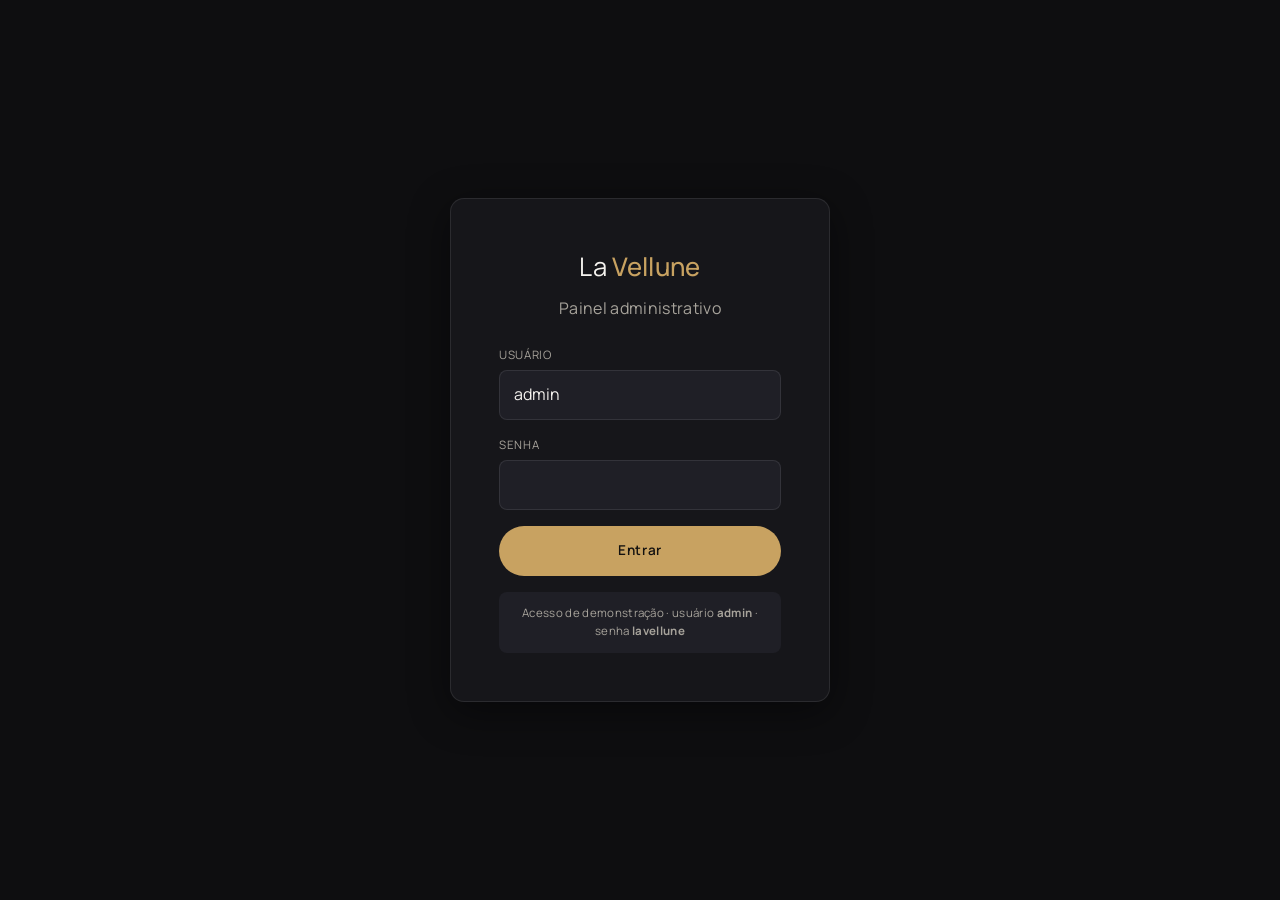
==== admin/index.html @ 3339173c "feat: demo funcional da loja La Vellune (vitrine + painel admin) Demo estático (HTML/CSS/JS, dados e" ====
<!DOCTYPE html>
<html lang="pt-BR">
<head>
  <meta charset="UTF-8">
  <meta name="viewport" content="width=device-width, initial-scale=1">
  <title>Painel — La Vellune</title>
  <link rel="icon" href="data:image/svg+xml,%3Csvg xmlns='http://www.w3.org/2000/svg' viewBox='0 0 32 32'%3E%3Crect width='32' height='32' rx='6' fill='%230e0e10'/%3E%3Ctext x='16' y='23' font-family='Georgia,serif' font-size='20' fill='%23c8a261' text-anchor='middle'%3EV%3C/text%3E%3C/svg%3E">
  <link rel="preconnect" href="https://fonts.googleapis.com">
  <link rel="preconnect" href="https://fonts.gstatic.com" crossorigin>
  <link href="https://fonts.googleapis.com/css2?family=EB+Garamond:wght@400;500;600&family=Manrope:wght@400;500;600;700&display=swap" rel="stylesheet">
  <link rel="stylesheet" href="../css/tokens.css">
  <link rel="stylesheet" href="../css/base.css">
  <link rel="stylesheet" href="../css/admin.css">
</head>
<body>

  <!-- LOGIN (demo) -->
  <div id="login" class="login-screen hide">
    <form class="login-card" id="login-form">
      <span class="logo">La <b style="color:var(--accent);font-weight:500">Vellune</b></span>
      <p class="muted" style="text-align:center;margin-bottom:var(--sp-5)">Painel administrativo</p>
      <div class="field" style="margin-bottom:var(--sp-4)"><span>Usuário</span>
        <input class="input" id="l-user" autocomplete="username" value="admin"></div>
      <div class="field" style="margin-bottom:var(--sp-4)"><span>Senha</span>
        <input class="input" id="l-pass" type="password" autocomplete="current-password"></div>
      <p id="l-error" style="color:var(--danger);font-size:var(--fs-sm);margin-bottom:var(--sp-3)"></p>
      <button class="btn btn-primary btn-block" type="submit">Entrar</button>
      <div class="demo-hint">Acesso de demonstração &middot; usuário <b>admin</b> &middot; senha <b>lavellune</b></div>
    </form>
  </div>

  <!-- APP -->
  <div id="app" class="admin-layout hide">
    <aside class="admin-side">
      <a href="../index.html" class="logo">La <b style="color:var(--accent);font-weight:500">Vellune</b></a>
      <button class="nav-item active" data-go="products">▣ Produtos</button>
      <button class="nav-item" data-go="new">＋ Novo produto</button>
      <button class="nav-item" data-go="settings">⚙ Loja</button>
      <div class="spacer"></div>
      <a href="../index.html" class="nav-item">↗ Ver loja</a>
      <button class="nav-item" id="reset-demo">⟳ Restaurar demo</button>
      <button class="nav-item" id="logout">⎋ Sair</button>
    </aside>

    <main class="admin-main">
      <div class="notice notice-demo">Modo demonstração — os dados ficam salvos só neste navegador (localStorage). Nada é enviado a um servidor.</div>

      <!-- PRODUTOS -->
      <section class="section active" id="sec-products">
        <div class="page-head">
          <div><span class="kicker">Catálogo</span><h1>Produtos</h1></div>
          <button class="btn btn-primary" onclick="document.querySelector('[data-go=new]').click()">＋ Novo produto</button>
        </div>
        <div class="stats">
          <div class="stat"><div class="label">Produtos</div><div class="value" id="stat-products">0</div></div>
          <div class="stat"><div class="label">Itens em estoque</div><div class="value" id="stat-units">0</div></div>
          <div class="stat warn" id="stat-low-card"><div class="label">Estoque baixo</div><div class="value" id="stat-low">0</div></div>
          <div class="stat"><div class="label">Categorias</div><div class="value" id="stat-cats">0</div></div>
        </div>
        <div class="panel">
          <table class="table">
            <thead><tr><th>Foto</th><th>Produto</th><th>Categoria</th><th>Preço</th><th>Estoque</th><th></th></tr></thead>
            <tbody id="product-rows"></tbody>
          </table>
        </div>
      </section>

      <!-- NOVO / EDITAR -->
      <section class="section" id="sec-new">
        <div class="page-head"><div><span class="kicker">Cadastro</span><h1 id="form-title">Novo produto</h1></div></div>
        <div class="panel" style="padding:var(--sp-6)">
          <form id="product-form">
            <input type="hidden" name="id_">
            <div class="form-grid">
              <label class="field full"><span>Nome do produto *</span><input class="input" name="name_" required></label>
              <label class="field"><span>Marca</span><input class="input" name="brand_"></label>
              <label class="field"><span>Categoria</span><input class="input" name="category_" placeholder="Ex: Vestidos" list="cat-list"></label>
              <label class="field"><span>Preço (R$) *</span><input class="input" name="price_" type="number" step="0.01" min="0" required></label>
              <label class="field"><span>Preço antigo (opcional)</span><input class="input" name="oldPrice_" type="number" step="0.01" min="0"></label>
              <label class="field"><span>Estoque</span><input class="input" name="stock_" type="number" min="0" value="0"></label>
              <label class="field"><span>Tamanhos (separe por vírgula)</span><input class="input" name="sizes_" placeholder="P, M, G"></label>
              <label class="field full"><span>Cores (separe por vírgula)</span><input class="input" name="colors_" placeholder="Preto, Caramelo"></label>
              <label class="field full"><span>Descrição</span><textarea class="textarea" name="desc_"></textarea></label>
              <label class="field"><span>Imagem por URL</span><input class="input" name="imageUrl_" placeholder="https://…"></label>
              <label class="field"><span>…ou enviar arquivo</span><input class="input" name="imageFile_" type="file" accept="image/*"></label>
              <div class="field"><span>Pré-visualização</span><img id="img-preview" class="img-preview" alt=""></div>
              <label class="filter-check full" style="margin-top:4px"><input type="checkbox" name="featured_"> Destacar na vitrine</label>
            </div>
            <div class="form-actions">
              <button class="btn btn-primary" type="submit">Salvar produto</button>
              <button class="btn btn-outline" type="button" id="form-cancel">Cancelar</button>
            </div>
          </form>
        </div>
      </section>

      <!-- CONFIGURAÇÕES -->
      <section class="section" id="sec-settings">
        <div class="page-head"><div><span class="kicker">Loja</span><h1>Configurações</h1></div></div>
        <div class="panel" style="padding:var(--sp-6)">
          <form id="settings-form">
            <div class="form-grid">
              <label class="field"><span>Nome da loja</span><input class="input" name="storeName"></label>
              <label class="field"><span>Slogan</span><input class="input" name="tagline"></label>
              <label class="field"><span>WhatsApp (só números, com DDI)</span><input class="input" name="whatsapp" placeholder="5543999999999"></label>
              <label class="field"><span>Instagram (URL)</span><input class="input" name="instagram"></label>
              <label class="field"><span>E-mail</span><input class="input" name="email"></label>
              <label class="field"><span>Telefone</span><input class="input" name="phone"></label>
              <label class="field full"><span>Endereço</span><input class="input" name="address"></label>
              <label class="field"><span>Frete grátis a partir de (R$)</span><input class="input" name="freeShippingFrom" type="number" min="0"></label>
              <label class="field"><span>Rodapé (CNPJ / direitos)</span><input class="input" name="footerNote"></label>
            </div>
            <div class="form-actions"><button class="btn btn-primary" type="submit">Salvar configurações</button></div>
          </form>
        </div>
      </section>
    </main>
  </div>

  <datalist id="cat-list">
    <option>Vestidos</option><option>Blusas</option><option>Blazers</option><option>Calças</option>
    <option>Calçados</option><option>Bolsas</option><option>Acessórios</option><option>Conjuntos</option>
  </datalist>

  <div class="toast" id="toast"></div>

  <script src="../js/data.js"></script>
  <script src="../js/admin.js"></script>
</body>
</html>
---- css/tokens.css ----
/* ============================================================
   LA VELLUNE — TOKENS DE DESIGN
   ============================================================
   >>> ESTE É O ÚNICO ARQUIVO QUE O DESIGNER PRECISA EDITAR <<<

   Troque os valores abaixo pelas cores e fontes da marca.
   Todo o resto do site (vitrine e painel) lê daqui — não é
   preciso caçar cor espalhada pelo CSS.
   ============================================================ */

:root {
  /* ---- MARCA: cores principais (troque por aqui) ---- */
  --brand-bg:        #0e0e10;   /* fundo geral (quase preto) */
  --brand-surface:   #16161a;   /* cartões, cabeçalho */
  --brand-surface-2: #1f1f26;   /* campos, hover */
  --brand-text:      #f5f3ef;   /* texto principal (branco quente) */
  --brand-muted:     #a7a39b;   /* texto secundário */
  --brand-accent:    #c8a261;   /* destaque / dourado da marca */
  --brand-accent-2:  #d9b877;   /* destaque claro (hover) */
  --brand-on-accent: #141210;   /* texto sobre o dourado */
  --brand-border:    rgba(255, 255, 255, 0.09);
  --brand-danger:    #e5484d;
  --brand-success:   #43b581;

  /* ---- MARCA: fontes (troque pela tipografia da marca) ---- */
  --font-display: "EB Garamond", Georgia, "Times New Roman", serif;
  --font-body:    "Manrope", system-ui, -apple-system, "Segoe UI", sans-serif;

  /* ============================================================
     A partir daqui raramente se mexe — escala do sistema.
     ============================================================ */

  /* Papéis semânticos (o site usa estes nomes) */
  --bg: var(--brand-bg);
  --surface: var(--brand-surface);
  --surface-2: var(--brand-surface-2);
  --text: var(--brand-text);
  --muted: var(--brand-muted);
  --accent: var(--brand-accent);
  --accent-2: var(--brand-accent-2);
  --on-accent: var(--brand-on-accent);
  --border: var(--brand-border);
  --danger: var(--brand-danger);
  --success: var(--brand-success);

  /* Tipografia */
  --fs-hero: clamp(2.4rem, 6vw, 4.5rem);
  --fs-h2:   clamp(1.6rem, 3.2vw, 2.4rem);
  --fs-h3:   1.25rem;
  --fs-body: 1rem;
  --fs-sm:   0.85rem;
  --fs-xs:   0.72rem;
  --tracking: 0.02em;
  --tracking-wide: 0.22em;

  /* Espaçamento */
  --sp-1: 4px;  --sp-2: 8px;  --sp-3: 12px; --sp-4: 16px;
  --sp-5: 24px; --sp-6: 32px; --sp-7: 48px; --sp-8: 64px; --sp-9: 96px;

  /* Raio, sombra, layout */
  --radius: 14px;
  --radius-sm: 8px;
  --radius-pill: 999px;
  --shadow: 0 10px 40px rgba(0, 0, 0, 0.45);
  --shadow-sm: 0 4px 16px rgba(0, 0, 0, 0.3);
  --container: 1240px;
  --header-h: 72px;

  /* Transições */
  --t-fast: 140ms ease;
  --t: 240ms cubic-bezier(0.22, 0.61, 0.36, 1);
}

/* Variante de tema claro, caso o designer prefira começar claro:
   descomente e ajuste. O site inteiro já reage.
:root {
  --brand-bg: #f7f5f1; --brand-surface: #ffffff; --brand-surface-2: #efece6;
  --brand-text: #1a1814; --brand-muted: #6b665d; --brand-border: rgba(0,0,0,.1);
  --brand-on-accent: #fff;
}
*/
---- css/base.css ----
/* ============================================================
   LA VELLUNE — BASE (reset, tipografia, componentes comuns)
   As cores/fontes vêm de tokens.css. Aqui ficam as formas.
   ============================================================ */

*, *::before, *::after { box-sizing: border-box; }
* { margin: 0; }

html { scroll-behavior: smooth; -webkit-text-size-adjust: 100%; }

body {
  font-family: var(--font-body);
  font-size: var(--fs-body);
  line-height: 1.6;
  color: var(--text);
  background: var(--bg);
  letter-spacing: var(--tracking);
  -webkit-font-smoothing: antialiased;
}

img { max-width: 100%; display: block; }
a { color: inherit; text-decoration: none; }
button, input, select, textarea { font: inherit; color: inherit; }
button { cursor: pointer; background: none; border: none; }

h1, h2, h3, h4 { font-family: var(--font-display); font-weight: 500; line-height: 1.1; }

:focus-visible { outline: 2px solid var(--accent); outline-offset: 2px; }

::selection { background: var(--accent); color: var(--on-accent); }

/* Scrollbar discreta */
::-webkit-scrollbar { width: 10px; height: 10px; }
::-webkit-scrollbar-thumb { background: var(--surface-2); border-radius: 999px; }

.container {
  width: 100%;
  max-width: var(--container);
  margin-inline: auto;
  padding-inline: var(--sp-5);
}

/* ---- Rótulo/kicker em caixa alta espaçada (recurso de luxo) ---- */
.kicker {
  font-family: var(--font-body);
  font-size: var(--fs-xs);
  letter-spacing: var(--tracking-wide);
  text-transform: uppercase;
  color: var(--accent);
  font-weight: 600;
}

/* ---- Botões ---- */
.btn {
  display: inline-flex; align-items: center; justify-content: center; gap: var(--sp-2);
  padding: 13px 26px;
  border-radius: var(--radius-pill);
  font-size: var(--fs-sm);
  font-weight: 600;
  letter-spacing: 0.04em;
  transition: transform var(--t-fast), background var(--t), color var(--t), border-color var(--t);
  border: 1px solid transparent;
  white-space: nowrap;
}
.btn:active { transform: translateY(1px); }
.btn-primary { background: var(--accent); color: var(--on-accent); }
.btn-primary:hover { background: var(--accent-2); }
.btn-outline { border-color: var(--border); color: var(--text); }
.btn-outline:hover { border-color: var(--accent); color: var(--accent); }
.btn-ghost { color: var(--muted); }
.btn-ghost:hover { color: var(--text); }
.btn-sm { padding: 8px 16px; font-size: var(--fs-xs); }
.btn-block { width: 100%; }
.btn:disabled { opacity: 0.45; cursor: not-allowed; }

/* ---- Campos de formulário ---- */
.field { display: flex; flex-direction: column; gap: 6px; }
.field > span { font-size: var(--fs-xs); letter-spacing: 0.06em; text-transform: uppercase; color: var(--muted); }
.input, .select, .textarea {
  width: 100%;
  padding: 11px 14px;
  background: var(--surface-2);
  border: 1px solid var(--border);
  border-radius: var(--radius-sm);
  color: var(--text);
  transition: border-color var(--t);
}
.input:focus, .select:focus, .textarea:focus { border-color: var(--accent); outline: none; }
.textarea { resize: vertical; min-height: 88px; }

/* ---- Badges ---- */
.badge {
  display: inline-flex; align-items: center; gap: 4px;
  padding: 4px 10px; border-radius: var(--radius-pill);
  font-size: var(--fs-xs); font-weight: 600; letter-spacing: 0.04em;
}
.badge-accent { background: rgba(200, 162, 97, 0.15); color: var(--accent-2); }
.badge-danger { background: rgba(229, 72, 77, 0.15); color: var(--danger); }
.badge-success { background: rgba(67, 181, 129, 0.15); color: var(--success); }
.badge-muted { background: var(--surface-2); color: var(--muted); }

/* ---- Utilitários ---- */
.muted { color: var(--muted); }
.price { font-weight: 700; }
.price-old { color: var(--muted); text-decoration: line-through; font-weight: 400; font-size: 0.85em; margin-left: 6px; }
.hide { display: none !important; }
.sr-only { position: absolute; width: 1px; height: 1px; overflow: hidden; clip: rect(0 0 0 0); }

/* ---- Animação de entrada (sutil) ---- */
@keyframes rise { from { opacity: 0; transform: translateY(18px); } to { opacity: 1; transform: none; } }
.reveal { animation: rise 0.6s both; }
@media (prefers-reduced-motion: reduce) {
  * { animation: none !important; transition: none !important; scroll-behavior: auto !important; }
}
---- css/admin.css ----
/* ============================================================
   LA VELLUNE — PAINEL ADMINISTRATIVO
   ============================================================ */

.admin-layout { display: grid; grid-template-columns: 240px 1fr; min-height: 100vh; }
@media (max-width: 820px) { .admin-layout { grid-template-columns: 1fr; } }

.admin-side {
  background: var(--surface); border-right: 1px solid var(--border);
  padding: var(--sp-5); display: flex; flex-direction: column; gap: var(--sp-2);
  position: sticky; top: 0; height: 100vh;
}
@media (max-width: 820px) { .admin-side { position: static; height: auto; } }
.admin-side .logo { font-size: 1.3rem; margin-bottom: var(--sp-5); }
.nav-item {
  display: flex; align-items: center; gap: 10px; padding: 11px 14px;
  border-radius: var(--radius-sm); color: var(--muted); font-size: var(--fs-sm); font-weight: 500;
  text-align: left; width: 100%; transition: all var(--t);
}
.nav-item:hover { color: var(--text); background: var(--surface-2); }
.nav-item.active { background: rgba(200, 162, 97, 0.14); color: var(--accent-2); }
.admin-side .spacer { flex: 1; }

.admin-main { padding: var(--sp-6); max-width: 1100px; }
.page-head { display: flex; align-items: center; justify-content: space-between; flex-wrap: wrap; gap: var(--sp-3); margin-bottom: var(--sp-6); }
.page-head h1 { font-size: var(--fs-h2); }
.page-head .kicker { display: block; margin-bottom: 4px; }

/* ---- Cards de estatística ---- */
.stats { display: grid; grid-template-columns: repeat(4, 1fr); gap: var(--sp-4); margin-bottom: var(--sp-6); }
@media (max-width: 720px) { .stats { grid-template-columns: repeat(2, 1fr); } }
.stat {
  background: var(--surface); border: 1px solid var(--border);
  border-radius: var(--radius); padding: var(--sp-5);
}
.stat .label { font-size: var(--fs-xs); letter-spacing: 0.08em; text-transform: uppercase; color: var(--muted); }
.stat .value { font-family: var(--font-display); font-size: 2rem; margin-top: 6px; }
.stat.warn .value { color: var(--danger); }

/* ---- Tabela de produtos ---- */
.panel { background: var(--surface); border: 1px solid var(--border); border-radius: var(--radius); overflow: hidden; }
.table { width: 100%; border-collapse: collapse; }
.table th, .table td { padding: 13px 16px; text-align: left; border-bottom: 1px solid var(--border); font-size: var(--fs-sm); vertical-align: middle; }
.table th { font-size: var(--fs-xs); letter-spacing: 0.06em; text-transform: uppercase; color: var(--muted); font-weight: 600; }
.table tr:last-child td { border-bottom: none; }
.table tr:hover td { background: var(--surface-2); }
.t-thumb { width: 44px; height: 56px; object-fit: cover; border-radius: 6px; background: var(--surface-2); }
.t-name { font-family: var(--font-display); font-size: 1rem; }
.stock-input { width: 68px; padding: 7px 9px; background: var(--surface-2); border: 1px solid var(--border); border-radius: 6px; color: var(--text); text-align: center; }
.stock-input.low { border-color: var(--danger); color: var(--danger); }
.row-actions { display: flex; gap: 6px; justify-content: flex-end; }
.icon-btn { width: 34px; height: 34px; display: grid; place-items: center; border: 1px solid var(--border); border-radius: 8px; color: var(--muted); transition: all var(--t); }
.icon-btn:hover { color: var(--text); border-color: var(--muted); }
.icon-btn.danger:hover { color: var(--danger); border-color: var(--danger); }
@media (max-width: 720px) { .table thead { display: none; } .table td { display: block; border: none; padding: 6px 16px; } .table tr { display: block; border-bottom: 1px solid var(--border); padding: 10px 0; } }

/* ---- Formulário / configurações ---- */
.form-grid { display: grid; grid-template-columns: repeat(2, 1fr); gap: var(--sp-4); }
@media (max-width: 640px) { .form-grid { grid-template-columns: 1fr; } }
.form-grid .full { grid-column: 1 / -1; }
.form-actions { display: flex; gap: var(--sp-3); margin-top: var(--sp-5); }
.img-preview { width: 120px; aspect-ratio: 3/4; object-fit: cover; border-radius: var(--radius-sm); border: 1px solid var(--border); background: var(--surface-2); }

/* ---- Login (demo) ---- */
.login-screen { min-height: 100vh; display: grid; place-items: center; padding: var(--sp-5); }
.login-card { background: var(--surface); border: 1px solid var(--border); border-radius: var(--radius); padding: var(--sp-7); width: 100%; max-width: 380px; box-shadow: var(--shadow); }
.login-card .logo { font-size: 1.6rem; text-align: center; display: block; margin-bottom: var(--sp-2); }
.login-card .demo-hint { margin-top: var(--sp-4); padding: var(--sp-3); background: var(--surface-2); border-radius: var(--radius-sm); font-size: var(--fs-xs); color: var(--muted); text-align: center; }

.notice { padding: var(--sp-3) var(--sp-4); border-radius: var(--radius-sm); font-size: var(--fs-sm); margin-bottom: var(--sp-5); }
.notice-demo { background: rgba(200, 162, 97, 0.1); border: 1px solid rgba(200, 162, 97, 0.3); color: var(--accent-2); }

.section { display: none; }
.section.active { display: block; animation: rise 0.4s both; }
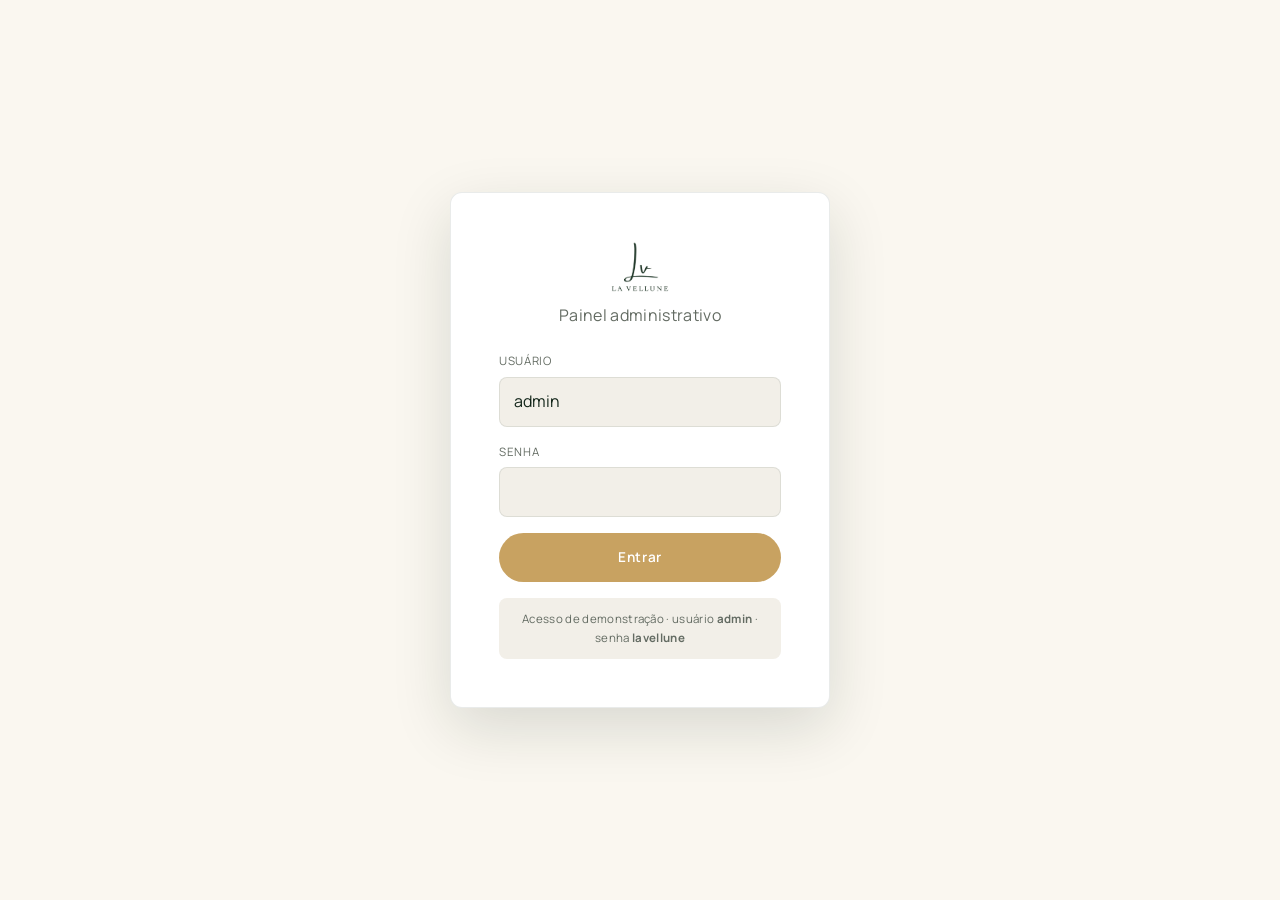
==== commit bc0960a2: "feat(store): visual de luxo NT Eleganz, logo oficial, modal de produto estilo FB Elegance e integrac" ====
--- a/admin/index.html
+++ b/admin/index.html
@@ -4,20 +4,20 @@
   <meta charset="UTF-8">
   <meta name="viewport" content="width=device-width, initial-scale=1">
   <title>Painel — La Vellune</title>
-  <link rel="icon" href="data:image/svg+xml,%3Csvg xmlns='http://www.w3.org/2000/svg' viewBox='0 0 32 32'%3E%3Crect width='32' height='32' rx='6' fill='%230e0e10'/%3E%3Ctext x='16' y='23' font-family='Georgia,serif' font-size='20' fill='%23c8a261' text-anchor='middle'%3EV%3C/text%3E%3C/svg%3E">
+  <link rel="icon" href="../assets/images/logo-trans.png">
   <link rel="preconnect" href="https://fonts.googleapis.com">
   <link rel="preconnect" href="https://fonts.gstatic.com" crossorigin>
   <link href="https://fonts.googleapis.com/css2?family=EB+Garamond:wght@400;500;600&family=Manrope:wght@400;500;600;700&display=swap" rel="stylesheet">
-  <link rel="stylesheet" href="../css/tokens.css">
-  <link rel="stylesheet" href="../css/base.css">
-  <link rel="stylesheet" href="../css/admin.css">
+  <link rel="stylesheet" href="../css/tokens.css?v=20261006d">
+  <link rel="stylesheet" href="../css/base.css?v=20261006d">
+  <link rel="stylesheet" href="../css/admin.css?v=20261006d">
 </head>
 <body>
 
   <!-- LOGIN (demo) -->
   <div id="login" class="login-screen hide">
     <form class="login-card" id="login-form">
-      <span class="logo">La <b style="color:var(--accent);font-weight:500">Vellune</b></span>
+      <img src="../assets/images/logo-trans.png" alt="La Vellune" style="height:52px;margin:0 auto 10px;display:block;">
       <p class="muted" style="text-align:center;margin-bottom:var(--sp-5)">Painel administrativo</p>
       <div class="field" style="margin-bottom:var(--sp-4)"><span>Usuário</span>
         <input class="input" id="l-user" autocomplete="username" value="admin"></div>
@@ -32,9 +32,14 @@
   <!-- APP -->
   <div id="app" class="admin-layout hide">
     <aside class="admin-side">
-      <a href="../index.html" class="logo">La <b style="color:var(--accent);font-weight:500">Vellune</b></a>
+      <a href="../index.html" class="logo" style="display:flex;align-items:center;gap:10px;margin-bottom:20px;">
+        <img src="../assets/images/logo-trans.png" alt="La Vellune" style="height:42px;width:auto;display:block;">
+      </a>
       <button class="nav-item active" data-go="products">▣ Produtos</button>
       <button class="nav-item" data-go="new">＋ Novo produto</button>
+      <button class="nav-item" data-go="finance">＄ Financeiro</button>
+      <button class="nav-item" data-go="categories">▦ Categorias</button>
+      <button class="nav-item" data-go="sizelists">↕ Tamanhos</button>
       <button class="nav-item" data-go="settings">⚙ Loja</button>
       <div class="spacer"></div>
       <a href="../index.html" class="nav-item">↗ Ver loja</a>
@@ -78,12 +83,20 @@
               <label class="field"><span>Preço (R$) *</span><input class="input" name="price_" type="number" step="0.01" min="0" required></label>
               <label class="field"><span>Preço antigo (opcional)</span><input class="input" name="oldPrice_" type="number" step="0.01" min="0"></label>
               <label class="field"><span>Estoque</span><input class="input" name="stock_" type="number" min="0" value="0"></label>
-              <label class="field"><span>Tamanhos (separe por vírgula)</span><input class="input" name="sizes_" placeholder="P, M, G"></label>
+              <div class="field"><span>Tamanhos</span>
+                <div id="sizes-chips" class="chip-row" style="min-height:42px;align-items:center"></div>
+                <input class="input" name="sizes_" placeholder="P, M, G" style="display:none">
+                <small class="muted" id="sizes-hint" style="font-size:var(--fs-xs)"></small>
+              </div>
               <label class="field full"><span>Cores (separe por vírgula)</span><input class="input" name="colors_" placeholder="Preto, Caramelo"></label>
               <label class="field full"><span>Descrição</span><textarea class="textarea" name="desc_"></textarea></label>
               <label class="field"><span>Imagem por URL</span><input class="input" name="imageUrl_" placeholder="https://…"></label>
               <label class="field"><span>…ou enviar arquivo</span><input class="input" name="imageFile_" type="file" accept="image/*"></label>
-              <div class="field"><span>Pré-visualização</span><img id="img-preview" class="img-preview" alt=""></div>
+              <div class="field"><span>Pré-visualização</span>
+                <img id="img-preview" class="img-preview" alt="">
+                <button type="button" class="btn btn-outline btn-sm" id="img-clear" style="margin-top:8px">Remover foto</button>
+                <small class="muted" style="font-size:var(--fs-xs)">Sem foto, o produto mostra a logo da loja.</small>
+              </div>
               <label class="filter-check full" style="margin-top:4px"><input type="checkbox" name="featured_"> Destacar na vitrine</label>
             </div>
             <div class="form-actions">
@@ -109,9 +122,92 @@
               <label class="field full"><span>Endereço</span><input class="input" name="address"></label>
               <label class="field"><span>Frete grátis a partir de (R$)</span><input class="input" name="freeShippingFrom" type="number" min="0"></label>
               <label class="field"><span>Rodapé (CNPJ / direitos)</span><input class="input" name="footerNote"></label>
+              <div class="field full"><span>Logo da loja (aparece quando o produto não tem foto)</span>
+                <div style="display:flex;gap:16px;align-items:flex-start;flex-wrap:wrap;margin-top:4px">
+                  <img id="logo-preview" class="img-preview" style="width:90px;aspect-ratio:1/1;object-fit:contain;padding:8px" alt="">
+                  <div style="display:flex;flex-direction:column;gap:8px;flex:1;min-width:220px">
+                    <input class="input" name="logoUrl" placeholder="URL da logo (https://…)">
+                    <input class="input" name="logoFile" type="file" accept="image/*">
+                    <button type="button" class="btn btn-outline btn-sm" id="logo-clear">Remover logo</button>
+                    <small class="muted" style="font-size:var(--fs-xs)">Sem logo, usamos um monograma com o nome da loja.</small>
+                  </div>
+                </div>
+              </div>
             </div>
             <div class="form-actions"><button class="btn btn-primary" type="submit">Salvar configurações</button></div>
           </form>
+        </div>
+      </section>
+
+      <!-- FINANCEIRO -->
+      <section class="section" id="sec-finance">
+        <div class="page-head"><div><span class="kicker">Gestão</span><h1>Controle financeiro</h1></div></div>
+        <div class="stats">
+          <div class="stat"><div class="label">Receitas</div><div class="value" id="fin-receitas" style="color:var(--success)">R$ 0</div></div>
+          <div class="stat"><div class="label">Despesas</div><div class="value" id="fin-despesas" style="color:var(--danger)">R$ 0</div></div>
+          <div class="stat" id="fin-saldo-card"><div class="label">Saldo</div><div class="value" id="fin-saldo">R$ 0</div></div>
+          <div class="stat"><div class="label">Lançamentos</div><div class="value" id="fin-count">0</div></div>
+        </div>
+        <div class="panel" style="padding:var(--sp-5);margin-bottom:var(--sp-5)">
+          <h3 style="font-size:var(--fs-h3);margin-bottom:var(--sp-4)">Receitas × Despesas por mês</h3>
+          <div id="fin-chart" class="fin-chart"></div>
+        </div>
+        <div class="panel" style="padding:var(--sp-5);margin-bottom:var(--sp-5)">
+          <form id="finance-form" class="fin-form">
+            <label class="field"><span>Tipo</span>
+              <select class="select" name="type"><option value="receita">Receita</option><option value="despesa">Despesa</option></select></label>
+            <label class="field" style="flex:2;min-width:200px"><span>Descrição</span><input class="input" name="description" required></label>
+            <label class="field"><span>Valor (R$)</span><input class="input" name="amount" type="number" step="0.01" min="0" required></label>
+            <label class="field"><span>Data</span><input class="input" name="date" type="date"></label>
+            <button class="btn btn-primary" type="submit">Adicionar</button>
+          </form>
+        </div>
+        <div class="panel">
+          <table class="table">
+            <thead><tr><th>Data</th><th>Descrição</th><th>Tipo</th><th>Valor</th><th></th></tr></thead>
+            <tbody id="finance-rows"></tbody>
+          </table>
+        </div>
+      </section>
+
+      <!-- CATEGORIAS -->
+      <section class="section" id="sec-categories">
+        <div class="page-head"><div><span class="kicker">Catálogo</span><h1>Categorias</h1></div></div>
+        <div class="panel" style="padding:var(--sp-5);margin-bottom:var(--sp-5)">
+          <form id="category-form" class="fin-form">
+            <input type="hidden" name="id">
+            <label class="field" style="flex:1;min-width:180px"><span>Nome da categoria</span><input class="input" name="name" placeholder="Ex: Vestidos" required></label>
+            <label class="field" style="flex:1;min-width:180px"><span>Lista de tamanho</span><select class="select" name="sizeListId" id="cat-sizelist"></select></label>
+            <button class="btn btn-primary" type="submit" id="cat-submit">Adicionar categoria</button>
+            <button class="btn btn-outline" type="button" id="cat-cancel" style="display:none">Cancelar</button>
+          </form>
+          <small class="muted" style="font-size:var(--fs-xs)">Os tamanhos de um produto vêm da lista vinculada à sua categoria.</small>
+        </div>
+        <div class="panel">
+          <table class="table">
+            <thead><tr><th>Categoria</th><th>Lista de tamanho</th><th>Tamanhos</th><th></th></tr></thead>
+            <tbody id="category-rows"></tbody>
+          </table>
+        </div>
+      </section>
+
+      <!-- LISTAS DE TAMANHO -->
+      <section class="section" id="sec-sizelists">
+        <div class="page-head"><div><span class="kicker">Catálogo</span><h1>Listas de tamanho</h1></div></div>
+        <div class="panel" style="padding:var(--sp-5);margin-bottom:var(--sp-5)">
+          <form id="sizelist-form" class="fin-form">
+            <input type="hidden" name="id">
+            <label class="field" style="flex:1;min-width:160px"><span>Nome da lista</span><input class="input" name="name" placeholder="Ex: Roupas" required></label>
+            <label class="field" style="flex:2;min-width:240px"><span>Tamanhos (separe por vírgula)</span><input class="input" name="sizes" placeholder="PP, P, M, G, GG"></label>
+            <button class="btn btn-primary" type="submit" id="sl-submit">Adicionar lista</button>
+            <button class="btn btn-outline" type="button" id="sl-cancel" style="display:none">Cancelar</button>
+          </form>
+        </div>
+        <div class="panel">
+          <table class="table">
+            <thead><tr><th>Lista</th><th>Tamanhos</th><th>Usada em</th><th></th></tr></thead>
+            <tbody id="sizelist-rows"></tbody>
+          </table>
         </div>
       </section>
     </main>
@@ -124,7 +220,7 @@
 
   <div class="toast" id="toast"></div>
 
-  <script src="../js/data.js"></script>
-  <script src="../js/admin.js"></script>
+  <script src="../js/data.js?v=20261006c"></script>
+  <script src="../js/admin.js?v=20261006c"></script>
 </body>
 </html>
--- a/css/tokens.css
+++ b/css/tokens.css
@@ -9,18 +9,18 @@
    ============================================================ */
 
 :root {
-  /* ---- MARCA: cores principais (troque por aqui) ---- */
-  --brand-bg:        #0e0e10;   /* fundo geral (quase preto) */
-  --brand-surface:   #16161a;   /* cartões, cabeçalho */
-  --brand-surface-2: #1f1f26;   /* campos, hover */
-  --brand-text:      #f5f3ef;   /* texto principal (branco quente) */
-  --brand-muted:     #a7a39b;   /* texto secundário */
-  --brand-accent:    #c8a261;   /* destaque / dourado da marca */
-  --brand-accent-2:  #d9b877;   /* destaque claro (hover) */
-  --brand-on-accent: #141210;   /* texto sobre o dourado */
-  --brand-border:    rgba(255, 255, 255, 0.09);
-  --brand-danger:    #e5484d;
-  --brand-success:   #43b581;
+  /* ---- MARCA: cores principais (identidade visual autêntica La Vellune) ---- */
+  --brand-bg:        #faf7f0;   /* fundo marfim / seda crua (extraído da logo) */
+  --brand-surface:   #ffffff;   /* cartões, modais e áreas de destaque */
+  --brand-surface-2: #f2efe8;   /* campos, chips, botões secundários */
+  --brand-text:      #112418;   /* verde floresta profundo / noir (monograma da logo) */
+  --brand-muted:     #636b62;   /* texto secundário refinado */
+  --brand-accent:    #c8a261;   /* dourado champanhe de luxo */
+  --brand-accent-2:  #b38e4d;   /* dourado escuro (hover) */
+  --brand-on-accent: #ffffff;   /* texto sobre o dourado */
+  --brand-border:    rgba(17, 36, 24, 0.09);
+  --brand-danger:    #dc2626;
+  --brand-success:   #15803d;
 
   /* ---- MARCA: fontes (troque pela tipografia da marca) ---- */
   --font-display: "EB Garamond", Georgia, "Times New Roman", serif;
@@ -58,13 +58,13 @@
   --sp-5: 24px; --sp-6: 32px; --sp-7: 48px; --sp-8: 64px; --sp-9: 96px;
 
   /* Raio, sombra, layout */
-  --radius: 14px;
+  --radius: 12px;
   --radius-sm: 8px;
   --radius-pill: 999px;
-  --shadow: 0 10px 40px rgba(0, 0, 0, 0.45);
-  --shadow-sm: 0 4px 16px rgba(0, 0, 0, 0.3);
+  --shadow: 0 20px 60px rgba(17, 36, 24, 0.14);
+  --shadow-sm: 0 4px 20px rgba(17, 36, 24, 0.06);
   --container: 1240px;
-  --header-h: 72px;
+  --header-h: 76px;
 
   /* Transições */
   --t-fast: 140ms ease;
--- a/css/admin.css
+++ b/css/admin.css
@@ -72,3 +72,27 @@
 
 .section { display: none; }
 .section.active { display: block; animation: rise 0.4s both; }
+
+/* ---- Chips (tamanhos do produto / categorias) ---- */
+.chip-row { display: flex; flex-wrap: wrap; gap: 8px; }
+.chip {
+  padding: 7px 14px; border: 1px solid var(--border); border-radius: var(--radius-pill);
+  font-size: var(--fs-xs); color: var(--muted); background: none; transition: all var(--t);
+}
+.chip:hover { color: var(--text); border-color: var(--muted); }
+.chip.active { background: var(--accent); color: var(--on-accent); border-color: var(--accent); }
+
+/* ---- Formulário em linha (financeiro, categorias, listas) ---- */
+.fin-form { display: flex; gap: 12px; flex-wrap: wrap; align-items: flex-end; }
+.fin-form .field > span { margin-bottom: 2px; }
+
+/* ---- Gráfico simples de barras (financeiro) ---- */
+.fin-chart { display: flex; align-items: flex-end; gap: 16px; height: 180px; padding-top: 8px; overflow-x: auto; }
+.fin-chart .bar-group { display: flex; flex-direction: column; align-items: center; gap: 8px; justify-content: flex-end; min-width: 54px; }
+.fin-chart .bars { display: flex; align-items: flex-end; gap: 5px; height: 150px; }
+.fin-chart .bar { width: 20px; border-radius: 4px 4px 0 0; min-height: 2px; transition: height var(--t); }
+.fin-chart .bar.rec { background: var(--success); }
+.fin-chart .bar.desp { background: var(--danger); }
+.fin-chart .bar-label { font-size: var(--fs-xs); color: var(--muted); }
+.fin-legend { display: flex; gap: 18px; margin-top: 12px; font-size: var(--fs-xs); color: var(--muted); }
+.fin-legend i { display: inline-block; width: 10px; height: 10px; border-radius: 2px; margin-right: 6px; vertical-align: middle; }
